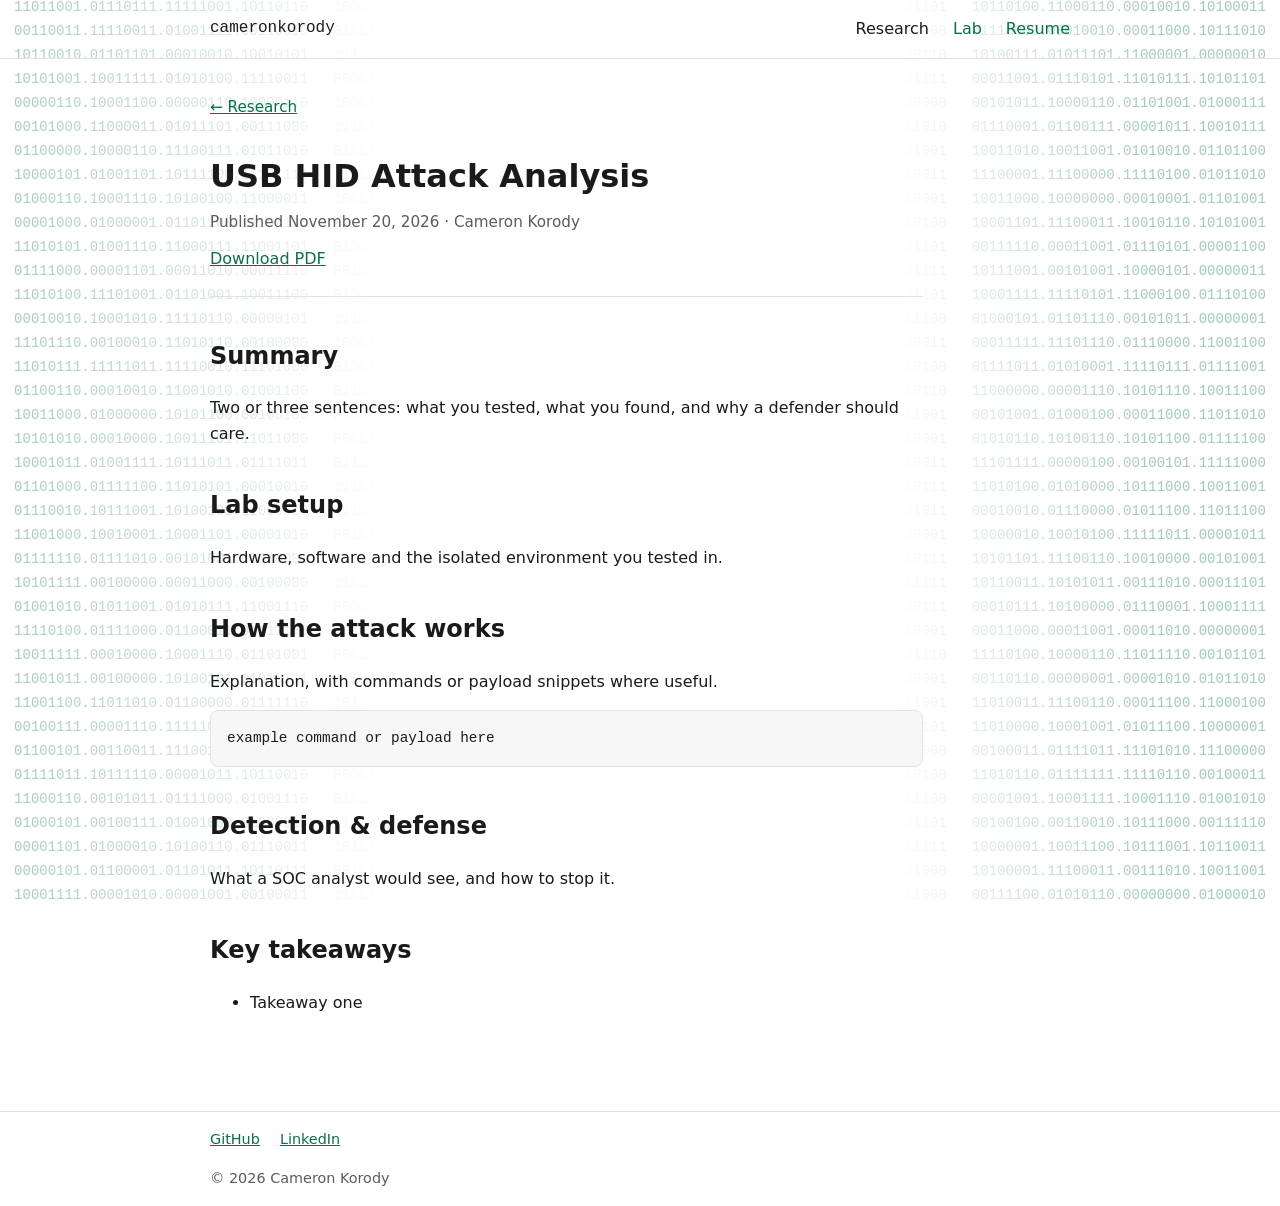
==== research/index.html @ d1e08417 "Add report template" ====
<!DOCTYPE html>
<html lang="en">
    <head>
        <meta charset="UTF-8">
        <meta name="viewport" content="width=device-width, initial-scale=1.0">
        <title>USB HID Attack Analysis | Cameron Korody</title>
        <link rel="stylesheet" href="/style.css">
        <script src="/js/bits.js" defer></script>
    </head>
    <body>
        <canvas id="bits" aria-hidden="true"></canvas>
        <header>
            <nav>
                <a href="/">cameronkorody</a>
                <a href="/research/" aria-current="page">Research</a>
                <a href="/lab/">Lab</a>
                <a href="/resume/">Resume</a>
            </nav>
        </header>

        <main>
            <article class="report">
                <header class="report-header">
                    <p class="meta"><a href="/research/">&larr; Research</a></p>
                    <h1>USB HID Attack Analysis</h1>
                    <p class="meta">Published <time datetime="2026-11-20">November 20, 2026</time> &middot; Cameron Korody</p>
                    <a href="/research/usb-hid/usb-hid-report.pdf" target="_blank" rel="noopener noreferrer">Download PDF</a>
                </header>

                <section>
                    <h2>Summary</h2>
                    <p>Two or three sentences: what you tested, what you found, and why a defender should care.</p>
                </section>

                <section>
                    <h2>Lab setup</h2>
                    <p>Hardware, software and the isolated environment you tested in.</p>
                </section>

                <section>
                    <h2>How the attack works</h2>
                    <p>Explanation, with commands or payload snippets where useful.</p>
                    <pre><code>example command or payload here</code></pre>
                </section>

                <section>
                    <h2>Detection &amp; defense</h2>
                    <p>What a SOC analyst would see, and how to stop it.</p>
                </section>

                <section>
                    <h2>Key takeaways</h2>
                    <ul>
                        <li>Takeaway one</li>
                    </ul>
                </section>
            </article>
        </main>

        <footer>
            <ul>
                <li><a href="https://github.com/CamKorody35" target="_blank" rel="noopener noreferrer">GitHub</a></li>
                <li><a href="https://www.linkedin.com/in/cameronkorody" target="_blank" rel="noopener noreferrer">LinkedIn</a></li>
            </ul>
            <p>&copy; 2026 Cameron Korody</p>
        </footer>
    </body>
</html>
---- style.css ----
*, *::before, *::after {
  box-sizing: border-box;
}

body {
    margin: 0;
    font-family: system-ui, -apple-system, "SegoeUI", Roboto, sans-serif;
    line-height: 1.6;
    background: var(--bg);
    color: var(--text);
}

main {
    max-width: 900px;
    margin: 0 auto;
    padding: 0 1.25rem
}

nav {
    display: flex;
    gap: 1.5rem;
    padding: 1rem 1.25rem;
}

:root {
    --bg: #ffffff;
    --text: #1a1a1a;
    --muted: #5c5c5c;
    --accent: #0b6e4f;
    --border: #e2e2e2;
    --card: #f7f7f7;
}

@media (prefers-color-scheme: dark) {
    :root {
        --bg: #0f1115;;
        --text: #e6e6e6;
        --muted: #a0a0a0;
        --accent: #3ddc97;
        --border: #2a2e36;
        --card: #171a20;
    }
}

h1 {
    font-size: 2rem;
    margin: 2rem 0 0.5rem;
}


a {
    color: var(--accent);
}

#about img {
    width: 100%;
    max-width: 220px;
    height: auto;
    aspect-ratio: 1;
    object-fit: cover;
    object-position: top;
    border-radius: 12px;
}

@media (min-width: 640px) {
    #about {
        display: grid;
        grid-template-columns: 220px 1fr;
        gap: 0.5rem 2rem;
        align-items: start;
    }

    #about h2 {
        grid-column: 1 / -1;
    }
}

#work {
    display: grid;
    grid-template-columns: repeat(auto-fit, minmax(240px, 1fr));
    gap: 1rem;
    padding: 2rem 0;
}

#work h2 {
    grid-column: 1 / -1;
}

#work article {
    background: var(--card);
    border: 1px solid var(--border);
    border-radius: 12px;
    padding: 1.25rem;
}

#work h3 {
    margin-top: 0;
}

header {
    border-bottom: 1px solid var(--border);
}

nav {
    max-width: 900px;
    margin: 0 auto;
    padding: 1rem 1.25rem;
    display: flex;
    align-items: center;
    gap: 1.5rem;
}

nav a {
    color: var (--muted);
    text-decoration: none;
    font-weight: 500;
}

nav a:hover,
nav a[aria-current="page"] {
    color: var(--text);
}

nav a:first-child {
    margin-right: auto;
    color: var(--text);
    font-family: ui-monospace, "SF Mono", Menlo, monospace;
}

a:focus-visible {
    outline: 2px solid var(--accent);
    outline-offset: 3px;
    border-radius: 4px;
}

footer {
    border-top: 1px solid var(--border);
    margin-top: 3rem;
}

footer p,
footer ul {
    max-width: 900px;
    margin: 0 auto;
    padding: 1rem 1.25rem;
    color: var(--muted);
    font-size: 0.9rem;
}

footer ul {
    list-style: none;
    display: flex;
    gap: 1.25rem;
    padding-bottom: 0;
}

.hero {
  padding: 4rem 0 3rem;
}

.hero h1 {
  font-size: clamp(2.25rem, 6vw, 3.5rem);
  line-height: 1.1;
  margin: 0 0 0.5rem;
}

.hero p {
  font-size: 1.25rem;
  color: var(--muted);
}

#experience article, 
#education article {
    padding: 1.25rem 0;
    border-bottom: 1px solid var(--border);
}

#experience article:last-child,
#education article:last-child {
    border-bottom: none;
}

#experience h3,
#education h3 {
    margin: 0;
}

.meta {
    margin: 0.25rem 0 0.75rem;
    color: var(--muted);
    font-size: 0.95rem;
}

#experience li {
    margin-bottom: 0.4rem;
}

#bits {
  position: fixed;
  inset: 0;
  z-index: -1;
  pointer-events: none;
  mask-image: linear-gradient(to right, black 0%, transparent 30%, transparent 70%, black 90%);
  -webkit-mask-image: linear-gradient(to right, black 0%, transparent 30%, transparent 70%, black 90%);
}

.report {
  max-width: 70ch;
  padding: 2rem 0;
}

.report-header {
  padding-bottom: 1.5rem;
  margin-bottom: 1.5rem;
  border-bottom: 1px solid var(--border);
}

.report h2 {
  margin-top: 2.5rem;
}

pre {
  background: var(--card);
  border: 1px solid var(--border);
  border-radius: 8px;
  padding: 1rem;
  overflow-x: auto;
}

code {
  font-family: ui-monospace, "SF Mono", Menlo, monospace;
  font-size: 0.9em;
}
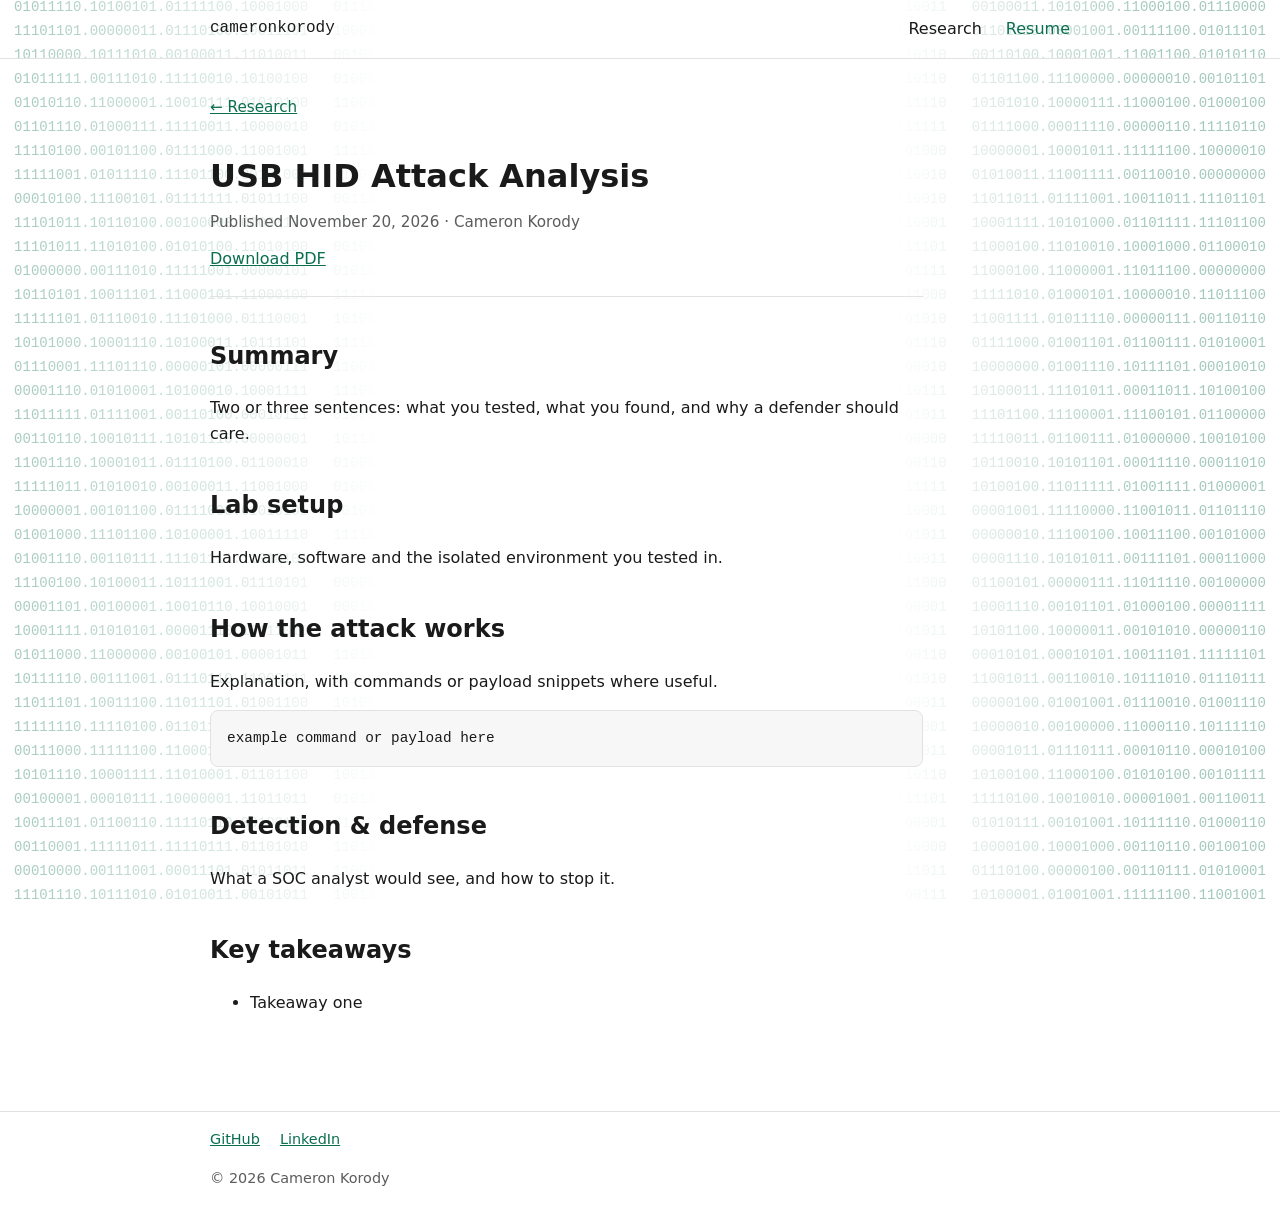
==== commit 1cfa2230: "Remove Lab from nav; add hero button" ====
--- a/research/index.html
+++ b/research/index.html
@@ -13,7 +13,6 @@
             <nav>
                 <a href="/">cameronkorody</a>
                 <a href="/research/" aria-current="page">Research</a>
-                <a href="/lab/">Lab</a>
                 <a href="/resume/">Resume</a>
             </nav>
         </header>
--- a/style.css
+++ b/style.css
@@ -230,4 +230,31 @@
 code {
   font-family: ui-monospace, "SF Mono", Menlo, monospace;
   font-size: 0.9em;
+}
+
+.hero-actions {
+  display: flex;
+  gap: 0.75rem;
+  flex-wrap: wrap;
+  margin-top: 1.5rem;
+}
+
+.button {
+  display: inline-block;
+  padding: 0.6rem 1.2rem;
+  border-radius: 8px;
+  background: var(--accent);
+  color: var(--bg);
+  font-weight: 600;
+  text-decoration: none;
+}
+
+.button-secondary {
+  background: transparent;
+  color: var(--text);
+  border: 1px solid var(--border);
+}
+
+.button:hover {
+  opacity: 0.85;
 }
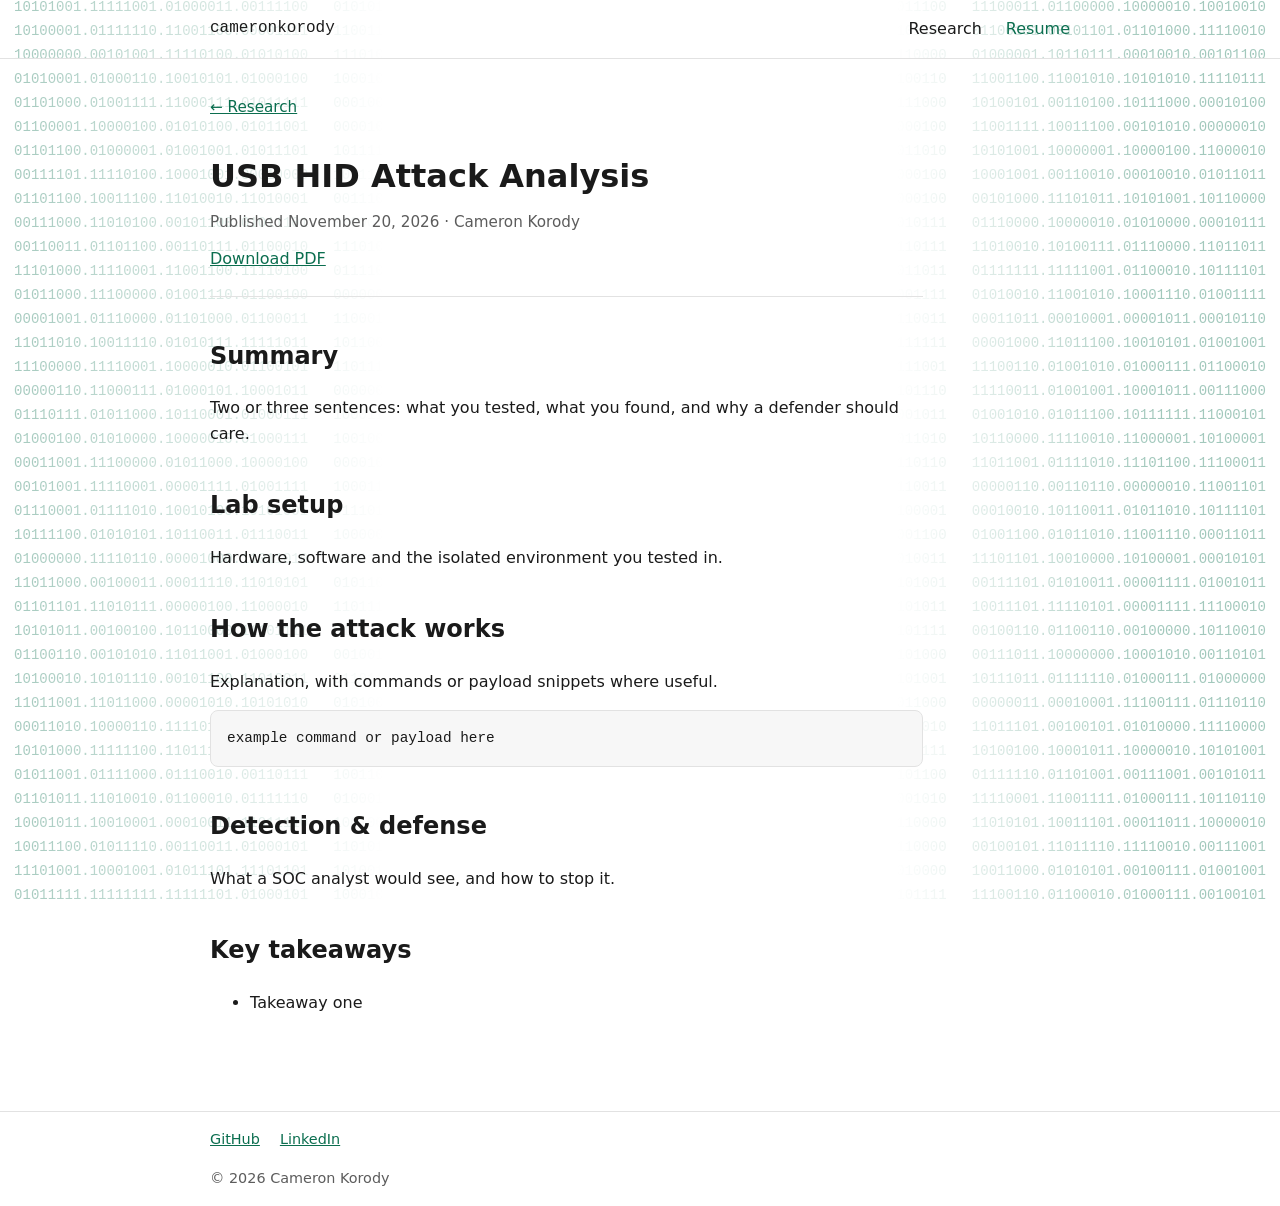
==== commit ea17e55d: "Add favicon, descriptions, and link previews" ====
--- a/research/index.html
+++ b/research/index.html
@@ -6,6 +6,9 @@
         <title>USB HID Attack Analysis | Cameron Korody</title>
         <link rel="stylesheet" href="/style.css">
         <script src="/js/bits.js" defer></script>
+        <link rel="icon" href="/favicon.svg" type="image/svg+xml">
+        <link rel="icon" href="/apple-touch-icon.png" type="image/png">
+        <meta name="description" content="Security research by Cameron Korody: hardware attack tools tested on devices I own, with detection and defense for each.">
     </head>
     <body>
         <canvas id="bits" aria-hidden="true"></canvas>
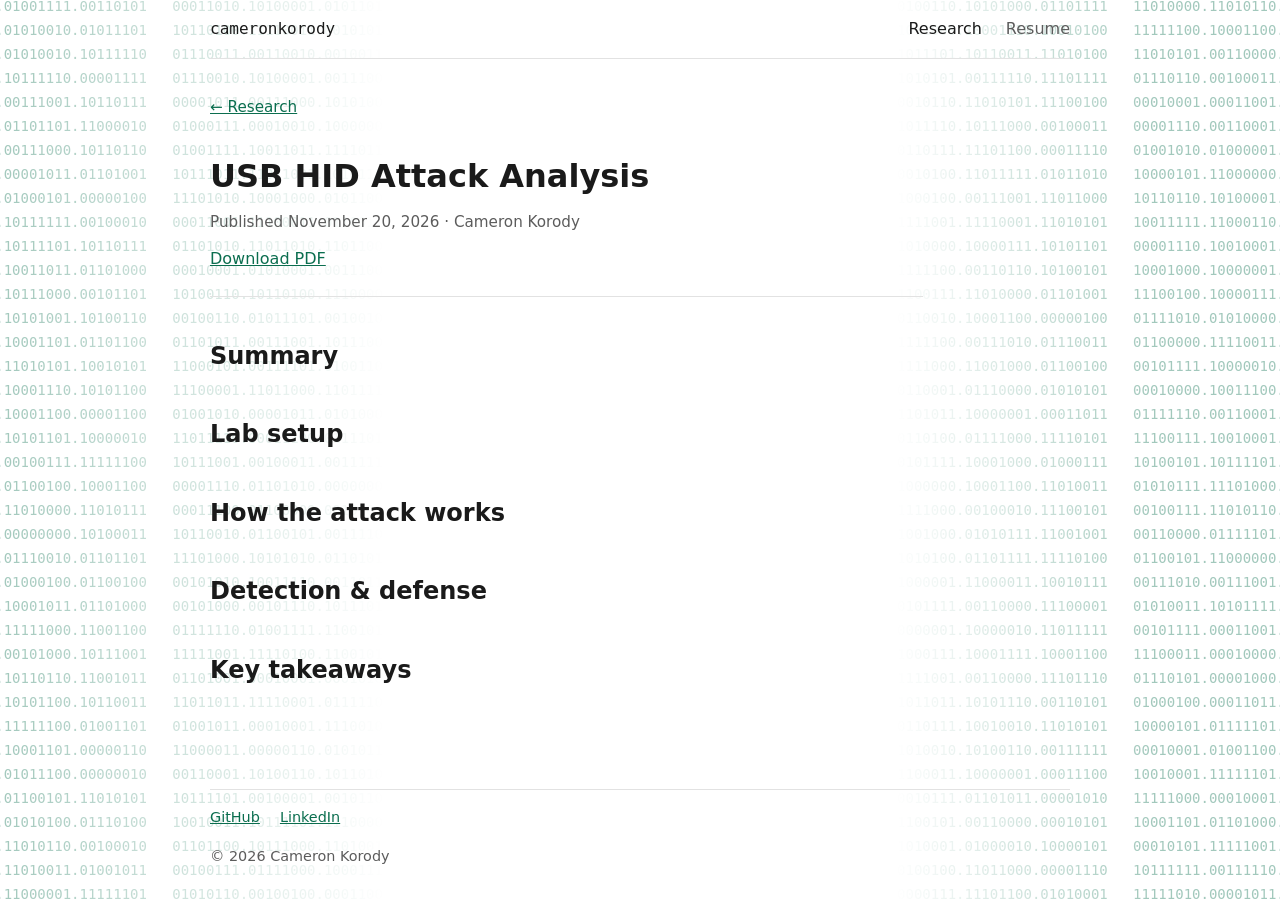
==== commit d09d0e12: "Clear placeholder text from USB HID report sections Co-Authored-By: Claude Opus 5.5 <noreply@anthrop" ====
--- a/research/index.html
+++ b/research/index.html
@@ -31,30 +31,22 @@
 
                 <section>
                     <h2>Summary</h2>
-                    <p>Two or three sentences: what you tested, what you found, and why a defender should care.</p>
                 </section>
 
                 <section>
                     <h2>Lab setup</h2>
-                    <p>Hardware, software and the isolated environment you tested in.</p>
                 </section>
 
                 <section>
                     <h2>How the attack works</h2>
-                    <p>Explanation, with commands or payload snippets where useful.</p>
-                    <pre><code>example command or payload here</code></pre>
                 </section>
 
                 <section>
                     <h2>Detection &amp; defense</h2>
-                    <p>What a SOC analyst would see, and how to stop it.</p>
                 </section>
 
                 <section>
                     <h2>Key takeaways</h2>
-                    <ul>
-                        <li>Takeaway one</li>
-                    </ul>
                 </section>
             </article>
         </main>
--- a/style.css
+++ b/style.css
@@ -17,9 +17,13 @@
 }
 
 nav {
-    display: flex;
-    gap: 1.5rem;
-    padding: 1rem 1.25rem;
+  width: min(100% - 2.5rem, 860px);
+  margin: 0 auto;
+  padding: 1rem 0;
+  border-bottom: 1px solid var(--border);
+  display: flex;
+  align-items: center;
+  gap: 1.5rem;
 }
 
 :root {
@@ -97,21 +101,8 @@
     margin-top: 0;
 }
 
-header {
-    border-bottom: 1px solid var(--border);
-}
-
-nav {
-    max-width: 900px;
-    margin: 0 auto;
-    padding: 1rem 1.25rem;
-    display: flex;
-    align-items: center;
-    gap: 1.5rem;
-}
-
 nav a {
-    color: var (--muted);
+    color: var(--muted);
     text-decoration: none;
     font-weight: 500;
 }
@@ -134,24 +125,24 @@
 }
 
 footer {
-    border-top: 1px solid var(--border);
-    margin-top: 3rem;
+  width: min(100% - 2.5rem, 860px);
+  margin: 3rem auto 0;
+  border-top: 1px solid var(--border);
 }
 
 footer p,
 footer ul {
-    max-width: 900px;
-    margin: 0 auto;
-    padding: 1rem 1.25rem;
-    color: var(--muted);
-    font-size: 0.9rem;
+  margin: 0;
+  padding: 1rem 0;
+  color: var(--muted);
+  font-size: 0.9rem;
 }
 
 footer ul {
-    list-style: none;
-    display: flex;
-    gap: 1.25rem;
-    padding-bottom: 0;
+  list-style: none;
+  display: flex;
+  gap: 1.25rem;
+  padding-bottom: 0;
 }
 
 .hero {
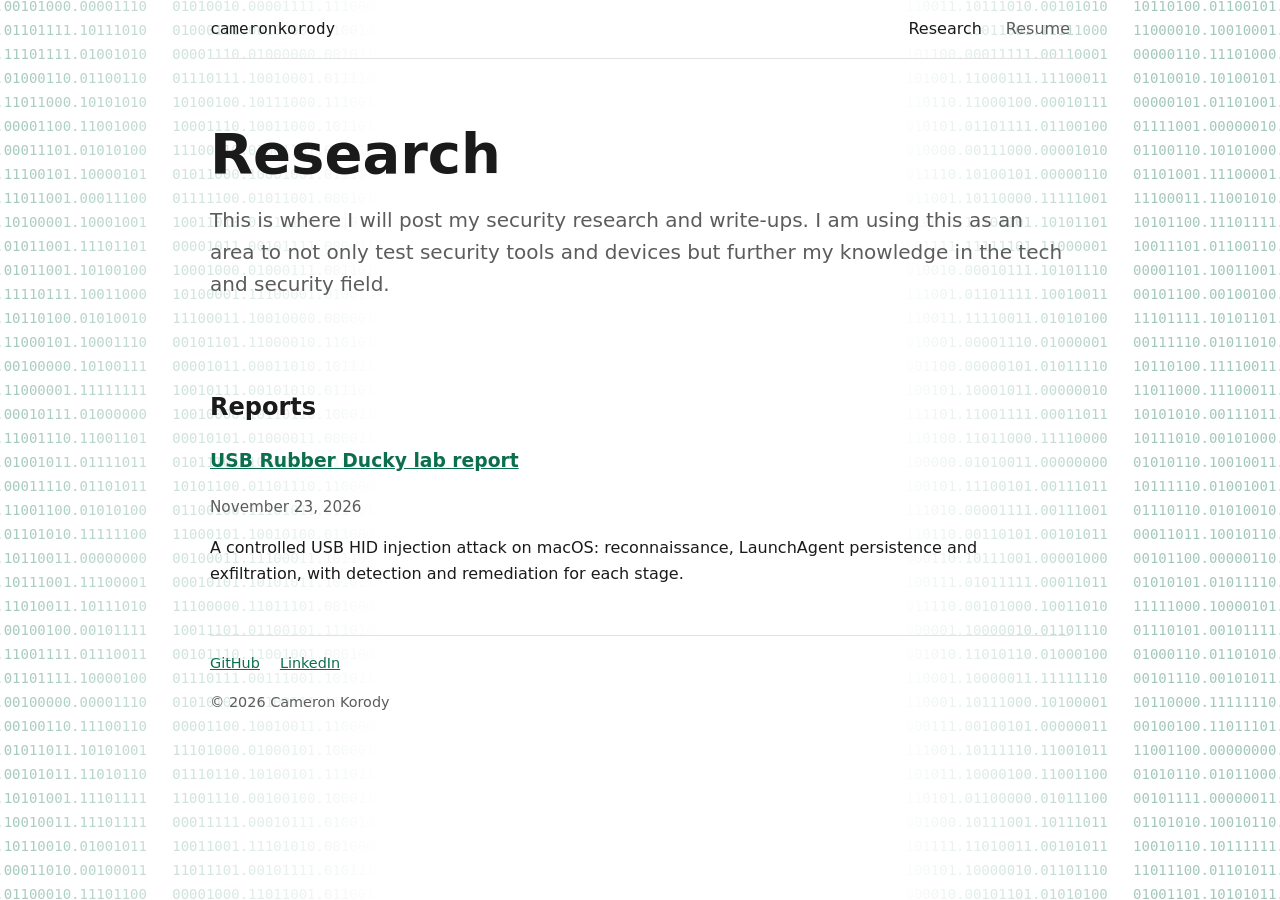
==== commit 3b3fdf4e: "Fix research index, add report and styles" ====
--- a/research/index.html
+++ b/research/index.html
@@ -1,62 +1,49 @@
 <!DOCTYPE html>
 <html lang="en">
-    <head>
-        <meta charset="UTF-8">
-        <meta name="viewport" content="width=device-width, initial-scale=1.0">
-        <title>USB HID Attack Analysis | Cameron Korody</title>
-        <link rel="stylesheet" href="/style.css">
-        <script src="/js/bits.js" defer></script>
-        <link rel="icon" href="/favicon.svg" type="image/svg+xml">
-        <link rel="icon" href="/apple-touch-icon.png" type="image/png">
-        <meta name="description" content="Security research by Cameron Korody: hardware attack tools tested on devices I own, with detection and defense for each.">
-    </head>
-    <body>
-        <canvas id="bits" aria-hidden="true"></canvas>
-        <header>
-            <nav>
-                <a href="/">cameronkorody</a>
-                <a href="/research/" aria-current="page">Research</a>
-                <a href="/resume/">Resume</a>
-            </nav>
-        </header>
+<head>
+  <meta charset="UTF-8">
+  <meta name="viewport" content="width=device-width, initial-scale=1.0">
+  <title>Research | Cameron Korody</title>
+  <meta name="description" content="Security research by Cameron Korody: hardware attack tools tested on devices I own, with detection and defense for each.">
+  <link rel="stylesheet" href="/style.css">
+  <script src="/js/bits.js" defer></script>
+  <link rel="icon" href="/favicon.svg" type="image/svg+xml">
+  <link rel="icon" href="/apple-touch-icon.png" type="image/png">
+  <link rel="apple-touch-icon" href="/apple-touch-icon.png">
+</head>
+<body>
+  <canvas id="bits" aria-hidden="true"></canvas>
+  <header>
+    <nav>
+      <a href="/">cameronkorody</a>
+      <a href="/research/" aria-current="page">Research</a>
+      <a href="/resume/">Resume</a>
+    </nav>
+  </header>
 
-        <main>
-            <article class="report">
-                <header class="report-header">
-                    <p class="meta"><a href="/research/">&larr; Research</a></p>
-                    <h1>USB HID Attack Analysis</h1>
-                    <p class="meta">Published <time datetime="2026-11-20">November 20, 2026</time> &middot; Cameron Korody</p>
-                    <a href="/research/usb-hid/usb-hid-report.pdf" target="_blank" rel="noopener noreferrer">Download PDF</a>
-                </header>
+  <main>
+    <section class="hero">
+      <h1>Research</h1>
+      <p>This is where I will post my security research and write-ups. I am using this as an area to not only test security tools and devices but further my knowledge in the tech and security field.</p>
+    </section>
 
-                <section>
-                    <h2>Summary</h2>
-                </section>
+    <section class="post-list">
+      <h2>Reports</h2>
 
-                <section>
-                    <h2>Lab setup</h2>
-                </section>
+      <article>
+        <h3><a href="/research/usb-hid/">USB Rubber Ducky lab report</a></h3>
+        <p class="meta"><time datetime="2026-11-23">November 23, 2026</time></p>
+        <p>A controlled USB HID injection attack on macOS: reconnaissance, LaunchAgent persistence and exfiltration, with detection and remediation for each stage.</p>
+      </article>
+    </section>
+  </main>
 
-                <section>
-                    <h2>How the attack works</h2>
-                </section>
-
-                <section>
-                    <h2>Detection &amp; defense</h2>
-                </section>
-
-                <section>
-                    <h2>Key takeaways</h2>
-                </section>
-            </article>
-        </main>
-
-        <footer>
-            <ul>
-                <li><a href="https://github.com/CamKorody35" target="_blank" rel="noopener noreferrer">GitHub</a></li>
-                <li><a href="https://www.linkedin.com/in/cameronkorody" target="_blank" rel="noopener noreferrer">LinkedIn</a></li>
-            </ul>
-            <p>&copy; 2026 Cameron Korody</p>
-        </footer>
-    </body>
+  <footer>
+    <ul>
+      <li><a href="https://github.com/CamKorody35" target="_blank" rel="noopener noreferrer">GitHub</a></li>
+      <li><a href="https://www.linkedin.com/in/cameronkorody" target="_blank" rel="noopener noreferrer">LinkedIn</a></li>
+    </ul>
+    <p>&copy; 2026 Cameron Korody</p>
+  </footer>
+</body>
 </html>
--- a/style.css
+++ b/style.css
@@ -248,4 +248,52 @@
 
 .button:hover {
   opacity: 0.85;
+}
+
+.report figure {
+  margin: 1.25rem 0;
+}
+
+.report img {
+  display: block;
+  max-width: 100%;
+  height: auto;
+  border: 1px solid var(--border);
+  border-radius: 8px;
+}
+
+.report h3 {
+  margin-top: 1.75rem;
+}
+
+.report ul ul {
+  margin-top: 0.25rem;
+}
+
+.report pre {
+  margin: 0.75rem 0;
+}
+
+.report p > code,
+.report li > code {
+  background: var(--card);
+  border: 1px solid var(--border);
+  border-radius: 4px;
+  padding: 0.05em 0.35em;
+}
+
+.report-photos {
+  display: grid;
+  grid-template-columns: repeat(auto-fit, minmax(220px, 1fr));
+  gap: 1rem;
+  margin-bottom: 1rem;
+}
+
+.report-photos figure {
+  margin: 0;
+}
+
+.report-photos img {
+  aspect-ratio: 4 / 3;
+  object-fit: cover;
 }
